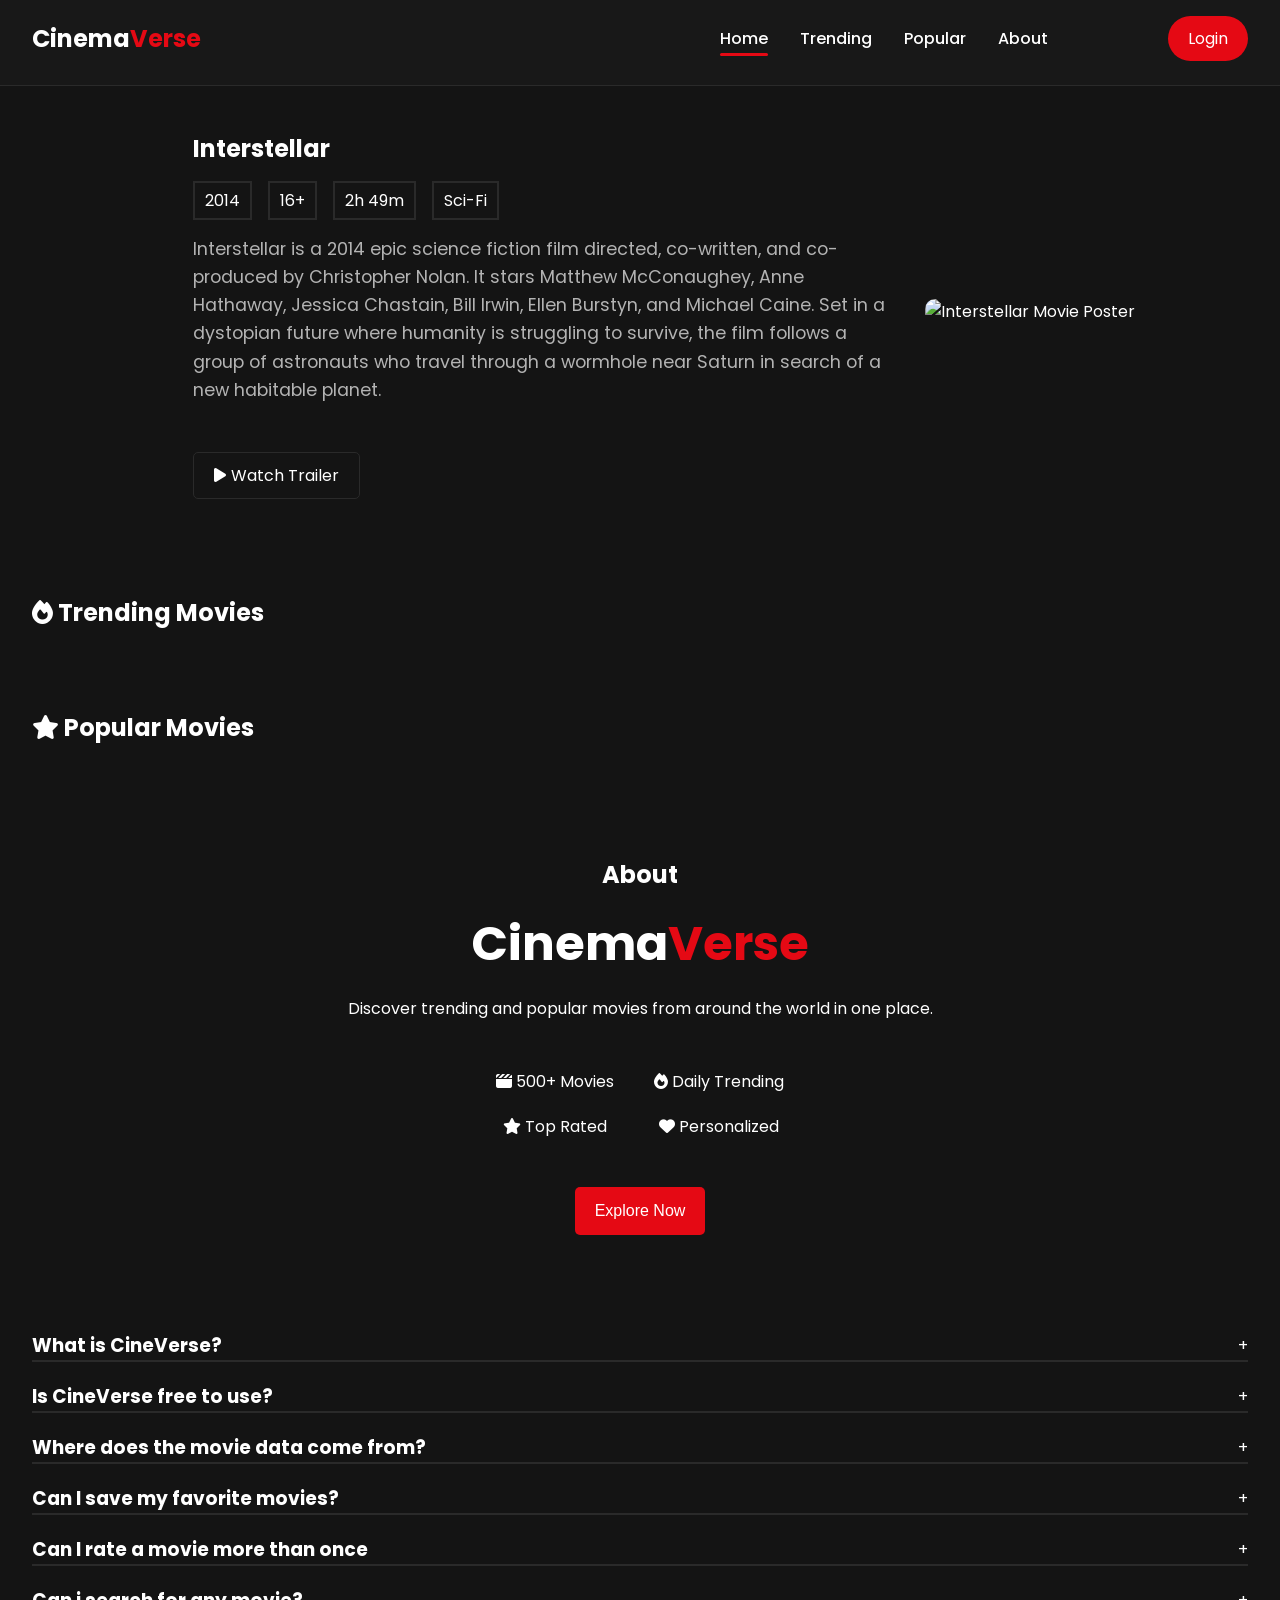
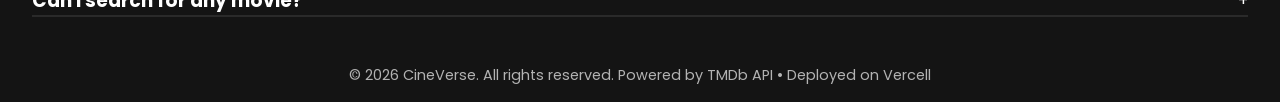
==== Website CinemaVerse/index.html @ 80fee891 "Add files via upload" ====
<!DOCTYPE html>
<html lang="en">
<head>
    <meta charset="UTF-8">
    <meta name="viewport" content="width=device-width, initial-scale=1.0">
    <title>CinemaVerse</title>
    <link rel="stylesheet" href="style.css">
    <link rel="stylesheet" href="https://cdnjs.cloudflare.com/ajax/libs/font-awesome/6.7.2/css/all.min.css">
</head>
<body>
    <header class="navbar">
        <div class="logo">
            <h1>Cinema<span>Verse</span></h1>
            <div class="logo-img">
                <img src="" alt="">
            </div>
        </div>
        <div class="menu">
            <ul>
                <li><a href="#home">Home</a></li>
                <li><a href="#trending">Trending</a></li>
                <li><a href="#popular">Popular</a></li>
                <li><a href="#about">About</a></li>
            </ul>
        </div>
        <div class="login-btn">
            <a href="/login-form/login.html">Login</a>
    </div>
        <div class="account-menu">
            <div class="account-btn">
            <i class="fa-solid fa-circle-user"></i>
            <span class="account-name">Maykel</span>
            <i id="icon-dropdown" class="icon-dropdown fa-solid fa-chevron-down"></i>
        </div>
        <div class="account-dropdown">
            <a href="/favorite-page/favorite.html"> <i class="fa-solid fa-heart"></i>  <p>Favorites</p></a>
            <button class="logout-btn">
                <i class="fa-solid fa-right-from-bracket"></i>  Logout
            </button>
        </div>
    </div>
    </header>
     <div class="menu-hp">
            <ul>
                <li><a href="#home"><i class="fa-solid fa-house"></i></a></li>
                <li><a href="#trending"><i class="fa-solid fa-fire"></i></a></li>
                <li><a href="#popular"><i class="fa-solid fa-star"></i></a></li>
                <li><a href="#about"><i class="fa-solid fa-circle-info"></i></a></li>
            </ul>
        </div>
 
    <main>
        <section class="hero-banner" id="home">
            <div class="hb-info">
                <div class="hb-info-logo">
                    <img src="" alt="">
                </div>
                <div class="hb-judul">
                    <h1>Interstellar</h1>
                </div>
                <div class="hb-box">
                    <p class="year">2014</p>
                    <p class="rating">16+</p>
                    <p class="durasi">2h 49m</p>
                    <p class="genre">Sci-Fi</p>
                </div>
                <div class="hb-desc">
                    <p>Interstellar is a 2014 epic science fiction film directed, co-written, and co-produced by Christopher Nolan. It stars Matthew McConaughey, Anne Hathaway, Jessica Chastain, Bill Irwin, Ellen Burstyn, and Michael Caine. Set in a dystopian future where humanity is struggling to survive, the film follows a group of astronauts who travel through a wormhole near Saturn in search of a new habitable planet.</p>
                </div>
                <div class="hb-btn">
                    <a href="#https://www.youtube.com/watch?v=zSWdZVtXT7E"><i class="fa-solid fa-play"></i> Watch Trailer</a>
                </div>
            </div>
            <div class="hb-img">
                <img src="https://spoilertown.com/wp-content/uploads/2024/06/interstellar-2014.webp" alt="Interstellar Movie Poster">
            </div>
        </section>

        <section class="trending" id="trending">
            <div class="trending-header">
            <h2><i class="fa-solid fa-fire"></i>  Trending Movies</h2>
            </div>
            <div class="movie-list">

            </div>
        </section>

        <section class="popular" id="popular">
            <div class="popular-header">
                <h2><i class="fa-solid fa-star"></i>  Popular Movies</h2>
            </div>
            <div class="popular-list">

            </div>
        </section>

        <section class="about" id="about">
            <div class="about-header">
                <h2>About</h2>
                <h2 class="cv-logo">Cinema<span>Verse</span></h2>
            </div>
            <div class="about-content">
                <p class="desc">Discover trending and popular movies from around the world in one place.</p>
                <div class="benefits">
                    <p class="collection"><i class="fa-solid fa-clapperboard"></i>  500+ Movies</p>
                    <p class="daily"><i class="fa-solid fa-fire"></i>  Daily Trending</p>
                    <p class="top"><i class="fa-solid fa-star"></i>  Top Rated</p>
                    <p class="personalized"><i class="fa-solid fa-heart"></i>  Personalized</p>
                </div>
                <div class="btn-explore">
                    <button class="explore">Explore Now</button>
                </div>
            </div>

            <div class="faq-container">
                <div class="faq-item">
                    <div class="faq-question">
                    <h3>What is CineVerse?</h3>
                    <span class="btn-faq">+</span>
                    </div>
                    <div class="faq-answer">
                        <p>CineVerse is a movie discovery platform that provides users with information about trending and popular movies from around the world. It offers a curated collection of films, daily updates on trending titles, top-rated recommendations, and personalized suggestions based on user preferences.</p>
                    </div>
                </div>
                <div class="faq-item">
                    <div class="faq-question">
                        <h3>Is CineVerse free to use?</h3>
                        <span class="btn-faq">+</span>
                    </div>
                    <div class="faq-answer">
                        <p>Yes. This project is created for learning purposes and is completely free.</p>
                    </div>
                </div>
                <div class="faq-item">
                    <div class="faq-question">
                        <h3>Where does the movie data come from?</h3>
                        <span class="btn-faq">+</span>
                    </div>
                    <div class="faq-answer">
                        <p>All movie information is provided by The Movie Database (TMDb) API, including ratings, release dates, genres, and description</p>
                    </div>
                </div>
                <div class="faq-item">
                    <div class="faq-question">
                        <h3>Can I save my favorite movies?</h3>
                        <span class="btn-faq">+</span>
                    </div>
                    <div class="faq-answer">
                        <p>Yes. Now you can save your favorite movies</p>
                    </div>
                </div>
                <div class="faq-item">
                    <div class="faq-question">
                        <h3>Can I rate a movie more than once</h3>
                        <span class="btn-faq">+</span>
                    </div>
                    <div class="faq-answer">
                        <p>No. Each movie can only be rated once per account to keep your ratings consistent</p>
                    </div>
                </div>
                <div class="faq-item">
                    <div class="faq-question">
                        <h3>Can i search for any movie?</h3>
                        <span class="btn-faq">+</span>
                    </div>
                    <div class="faq-answer">
                        <p>Yes Use the search bar on the Explore page to quickly find movies available from the TMDb database</p>
                    </div>
                </div>
            </div>
        </section>
    </main>

    <footer>
        <p>© 2026 CineVerse. All rights reserved. Powered by TMDb API • Deployed on Vercell</p>
    </footer>

    <div class="modal">
        <div class="modal-content">
            <div class="modal-close">
                <button class="close-btn">
                    <i class="fa-solid fa-x"></i>
                </button>
            </div>
            <div class="modal-img">
                <img src="[data-uri]" alt="interstellar" class="interstellar">
            </div>
            <div class="modal-text">
                <div class="modal-header">
                <h1 class="modal-title">Interstellar</h1>
            <div class="modal-btn">
                <button class="fav-btn">
                    <i class="fa-regular fa-heart"></i>
                    <p>Favorite</p>
                </button>
            </div>
         </div>
            <div class="modal-genre">
                <div class="rating">
                    <i class="fa-solid fa-star"></i><p>  8.7</p>
                </div>
                <div class="genre">
                    <p>Sci-Fi</p>
                </div>
                <div class="year">
                    <p>2014</p>
                </div>
            </div>
            <div class="modal-description">
                    <p>Interstellar is a 2014 epic science fiction film directed, co-written, and co-produced by Christopher Nolan. It stars Matthew McConaughey, Anne Hathaway, Jessica Chastain, Bill Irwin, Ellen Burstyn, and Michael Caine. Set in a dystopian future where humanity is struggling to survive, the film follows a group of astronauts who travel through a wormhole near Saturn in search of a new habitable planet.</p>
            </div>
            <div class="modal-rating">
                <div class="stars">
                    <i class="fa-regular fa-star" data-value="1"></i>
                    <i class="fa-regular fa-star" data-value="2"></i>
                    <i class="fa-regular fa-star" data-value="3"></i>
                    <i class="fa-regular fa-star" data-value="4"></i>
                    <i class="fa-regular fa-star" data-value="5"></i>
                </div>
                <button class="submit-rating">Submit Rating</button>
                <p class="rating-info"></p>
            </div>
             </div>
        </div>
    </div>

    <div class="notif">
            <div class="notif-header">
                <button class="close"><i class="fa-solid fa-xmark"></i></button>
            </div>
            <div class="notif-info">
                <i class="fa-solid fa-circle-xmark"></i>
                <p class="info-txt">Username wajib di isi!</p>
            </div>
        </div>
    
    <script src="script.js"></script>
</body>
</html>
---- Website CinemaVerse/style.css ----
@import url('https://fonts.googleapis.com/css2?family=Cinzel:wght@400..900&family=Michroma&family=Oswald:wght@200..700&family=Playfair+Display:ital,wght@0,400..900;1,400..900&family=Poppins:ital,wght@0,100;0,200;0,300;0,400;0,500;0,600;0,700;0,800;0,900;1,100;1,200;1,300;1,400;1,500;1,600;1,700;1,800;1,900&family=Share+Tech+Mono&display=swap');

* {
    margin: 0;
    padding: 0;
    box-sizing: border-box;
}

:root {
   --bg : #141414;
   --card : #181818;
   --primary : #e50914;
   --text : #ffff;
   --text-secondary : #b3b3b3;
   --border : #2a2a2a;
   --hover : #ff1e2d;
   --overlay : rgba(0, 0, 0, 0.7);
}

html {
    scroll-behavior: smooth;
}

section {
    scroll-margin-top: 100px;
}

body {
    font-family: 'Poppins', sans-serif;
    overflow-x: hidden;
    width: 100%;
    background-color: var(--bg);
    color: var(--text);
}

body.no-scroll {
    overflow: hidden;
}

.navbar {
    position: fixed;
    top: 0;
    left: 0;
    width: 100%;
    display: flex;
    justify-content: space-between;
    align-items: center;
    padding: 1rem 2rem 1.5rem;
    background-color: var(--card);
    color: var(--text);
    border-bottom: 1px solid var(--border);
    margin-bottom: 1.5rem;
    transition: all 0.3s ease;
    z-index: 1000;
}

.navbar.active {
    background: rgba(24, 24, 24, 0.8);
    backdrop-filter: blur(10px);
    padding: 1rem 2rem 1rem ;
    transition: all 0.3s ease;
}

.logo {
    display: flex;
    flex: 1;
    align-items: center;
    gap: 0.75rem;
}

.logo h1 {
    margin: 0;
    line-height: 1;
    font-size: 1.5rem;
}

.logo span {
    color: var(--primary);
    font-weight: bold;
}

.menu {
    flex: 1;
    display: flex;
    justify-content: center;
}

.menu ul {
    display: flex;
    list-style: none;
    gap: 2rem;
}

.menu ul li {
    position: relative;
}

.menu ul li a {
    text-decoration: none;
    color: var(--text);
    font-weight: 500;
    transition: color 0.3s;
}

.menu ul li a:hover {
    color: var(--primary);
}

.menu ul li a::after {
    content: "";
    position: absolute;
    left: 0;
    bottom: -5px;
    width: 0;
    height: 3px;
    background: var(--primary);
    border-radius: 10px;
    transition: all 0.3s ease;
}

.menu ul li a.active::after {
    width: 100%;
}

.menu-hp {
    display: none;
}

.search-btn {
    position: relative;
    display: flex;
    align-items: center;
    border-radius: 50px;
    border: 1px solid var(--border);
    overflow: visible;
}

.search-btn input {
   width: 200px;
    padding: 10px 20px;
    border: none;
    outline: none;
    border-radius: 50px;
    background-color: transparent;
    color: var(--text);
}

.search-btn button {
    width: 40px;
    height: 35px;
    border-radius: 50px;
    border: none;
    outline: none;
}

.search-result {
    display: block;
    position: absolute;
    top: 110%;
    left: 7%;
    width: 100%;
    background: var(--card);
    box-sizing: border-box;
    cursor: pointer;
    z-index: 999;
}



.login-btn a {
    text-decoration: none;
    padding: 10px 20px;
    border-radius: 50px;
    background-color: var(--primary);
    color: var(--text);
    transition: background-color 0.3s;
}

.login-btn a:hover {
    background-color: var(--hover);
}

.account-menu {
    display: none;
    flex-direction: column;
    position: relative;
    align-items: center;
    gap: 5px;
}

.account-btn {
    display: flex;
    flex: 1;
    justify-content: flex-end;
    width: 180px;
    padding: 10px;
    border-radius: 12px;
    align-items: center;
    cursor: pointer;
    gap: 10px;
}

.account-dropdown {
    display: flex;
    flex-direction: column;
    width: 180px;
    padding: 10px;
    border-radius: 12px;
    opacity: 0;
    visibility: hidden;
    position: absolute;
    top: 100%;
    right: 0;
    user-select: none;
    gap: 10px;
    transform: translateY(-10%);
    transition: all 0.3s ease;
    background-color: var(--card);
}

.account-dropdown a {
    text-decoration: none;
    display: flex;
    align-items: center;
    gap: 10px;
    padding: 6px 8px;
    border-radius: 10px;
    color: var(--text);
    transition: all 0.3s ease;
}

.account-dropdown p {
    font-size: 15px;
}

.logout-btn {
    background-color: transparent;
    border: none;
    display: flex;
    align-items: center;
    padding: 6px 8px;
    border-radius: 10px;
    gap: 10px;
    color: var(--text);
    transition: all 0.3s ease;
}

.account-dropdown a:hover, .logout-btn:hover {
    padding: 6px 8px;
    background-color: var(--hover);
}

.account-dropdown.active {
    display: flex;
    flex-direction: column;
    transform: translateY(0%);
    opacity: 1;
    visibility: visible;
    transition: all 0.3s ease;
}

.account-menu i {
    font-size: 20px;
}

.hero-banner {
    display: flex;
    margin-top: 100px;
    justify-content: center;
    align-items: center;
    gap: 2rem;

}

.hb-info {
    text-align: justify;
    max-width: 700px;
    margin-left: 3rem;
}

.hb-box {
    display: flex;
    gap: 1rem;
    margin: 15px 0;
}

.hb-box p {
    padding: 5px 10px;
    border: 2px solid var(--border);
}

.hb-desc {
    font-size: 1.1rem;
    line-height: 1.6;
    color: var(--text-secondary);
    text-align: left;
}

.hb-btn {
    display: flex;
    gap: 2rem;
    margin: 3rem 0;
}

.hb-btn a {
    display: flex;
    align-items: center;
    gap: 5px;
    text-decoration: none;
    padding: 10px 20px;
    border-radius: 5px;
    background-color: var(--bg);
    color: var(--text);
    border: 1px solid var(--border);
    transition: background-color 0.3s;
}

.hb-btn a:hover {
    background-color: var(--primary);
    box-shadow: #e50914 0 0 10px;
    border: none;
}

.hero-banner img {
    max-width: 700px;
    height: auto;
    object-fit: cover;
    border-radius: 10px;
    margin-bottom: 1.5rem;
}

.trending {
    display: flex;
    flex-direction: column;
    gap: 1rem;
    margin: 3rem 2rem;
}

.movie-card{
    width:100%;
    padding:0
}

.movie-list {
    margin-top: 1rem;
    display: grid;
    grid-template-columns: repeat(4,minmax(0,1fr));
    gap: 15px;
}

.movie-card img {
    width: 200px;
    height: auto;
    object-fit: cover;
    aspect-ratio: 2/3;
    border-radius: 10px;
    transition: transform 0.3s;
}

.movie-card img:hover {
    transform: translateY(-8px) scale(1.05);
    box-shadow: #e50914 0 0 10px;
}

.popular {
    margin: 3rem 2rem;
    display: flex;
    flex-direction: column;
    gap: 1rem;
}

.popular-list {
    margin-top: 1rem;
    display: grid;
    grid-template-columns: repeat(4,minmax(0,1fr));
    gap: 15px;
}

.popular-list img {
    width: 200px;
    height: auto;
    object-fit: cover;
    aspect-ratio: 2/3;
    border-radius: 10px;
    transition: transform 0.3s;
}

.popular-list img:hover {
    transform: translateY(-8px) scale(1.05);
    box-shadow: #e50914 0 0 10px;
}

.movie-info {
    margin-right: 2rem;
}

.modal {
    position: fixed;
    top: 0;
    left: 0;
    width: 100%;
    height: 100%;
    background-color: rgba(0, 0, 0, 0.7);
    opacity: 0;
    visibility: hidden;
    transition: all 0.3s ease;
    z-index: 1001;
    overflow-y: auto;
    padding: 1rem 0;
}

.modal.active {
    opacity: 1;
    visibility: visible;
    transition: all 0.3s ease;
}

.modal-header {
    display: flex;
    align-items: center;
    gap: 3rem;
}

.modal-content {
    position: relative;
    display: flex;
    border-radius: 10px;
    width: min(900px, 90%);
    margin: 80px auto;
    padding-bottom: 1rem;
    background: var(--card);
}

.modal-description p {
    margin-top: 5px;
    margin-right: 4rem;
    font-size: 15px;
}

.modal-close button {
    background-color: var(--primary);
    color: var(--text);
    border: none;
    display: flex;
    justify-content: center;
    align-items: center;
    width: 40px;
    height: 40px;
    border-radius: 50%;
    position: absolute;
    top: -8px;
    right: -8px;
    transition: all 0.3s ease;
}

.modal-close button:hover {
    background-color: var(--hover);
    color: var(--text);
    border: none;
    display: flex;
    justify-content: center;
    align-items: center;
    width: 40px;
    height: 40px;
    border-radius: 50%;
    position: absolute;
    top: -8px;
    right: -8px;
}

.modal-text {
    display: flex;
    flex-direction: column;
    margin: 3rem 2rem;
    gap: 1rem;
}

.modal-genre {
    margin-top: 10px;
    display: flex;
    gap: 1rem;
}

.modal-genre .rating,.genre,.modal-genre .year {
    display: flex;
    gap: 5px;
    padding: 5px 10px;
    border: 2px solid var(--border);
}

.modal-genre .rating i {
    margin-top: 3px;
}

.modal-img {
    margin: 3rem 2rem;
}

.modal-img img {
    width: 200px;
    border-radius: 10px;
    object-fit: cover;
    height: auto;
}

.modal-rating {
    display: flex;
    flex-direction: column;
    margin-top: 15px;
    gap: 10px;
}

.stars i{
    font-size: 20px;
    cursor: pointer;
}

.submit-rating {
    border: none;
    padding:8px 14px;
    height:auto;
    font-size:13px;
    border-radius:6px;
    cursor:pointer;
    transition:.3s;
    align-self:flex-start;
    background-color: var(--primary);
    color: var(--text);
}

.submit-rating:hover {
    background-color: var(--hover);
}

.rating-info {
    font-size: 14px;
    color: var(--text-secondary);
}

.fav-btn {
    position: relative;
    width: 40px;
    height: 40px;
    display: flex;
    justify-content: center;
    align-items: center;
    border-radius: 50%;
    overflow: hidden;
    color: var(--text);
    border: 2px solid var(--border);
    background-color: var(--card);
    transition: all 0.3s ease;
}

.fav-btn:hover {
    background-color: var(--border);
    overflow: visible;
}

.modal-btn p {
    position: absolute;
    bottom: -25px;
    left: -5px;
    justify-content: center;
    align-items: center;
    text-align: center;

}

.about {
    margin: 3rem 2rem;
    margin-top: 5rem;
    display: flex;
    flex-direction: column;
    gap: 1rem;
}

.about-header {
    display: flex;
    flex-direction: column;
    justify-content: center;
    align-items: center;
}

.cv-logo {
    margin-top: 1rem;
    font-size: 3rem;
}

.cv-logo span {
    color: var(--primary);
    font-weight: bold;
}

.about-content {
    justify-content: center;
    align-items: center;
    text-align: center;
}

.benefits {
    margin: 3rem 2rem;
    display: grid;
    grid-template-columns: repeat(2, max-content);
    gap: 20px 40px;
    justify-content: center;
    align-items: center;
}

.btn-explore .explore {
    text-decoration: none;
    border: none;
    height: 48px;
    padding: 10px 20px;
    border-radius: 5px;
    font-size: 16px;
    background-color: var(--primary);
    color: var(--text);
    transition: all 0.3s ease;
}

.btn-explore .explore:hover {
    background-color: var(--hover);
    box-shadow: #e50914 0 0 10px;
}

.faq-container {
    display: flex;
    flex-direction: column;
    margin-top: 5rem;
    gap: 20px;
}

.faq-items {
    background-color: var(--card);
    border-radius: 15px;
    padding: 20px;
}

.faq-question {
    display: flex;
    justify-content: space-between;
    align-items: center;
    gap: 1rem;
    border-bottom: 2px solid var(--border);
    cursor: pointer;
    user-select: none;
    transition: 0.3s ease;
}

.faq-question:hover {
    color: #ffff;
    text-shadow: #ffff 0 0 4px;
}

.faq-answer {
    max-height: 0;
    overflow: hidden;
    opacity: 0;
    transition: all 0.3s ease;
}

.faq-answer.active {
    max-height: 300px;
    margin-top: 10px;
    opacity: 1;
    color: var(--text-secondary);
}

.notif{
    position: fixed;
    left: 20px;
    bottom: 20px;
    width: 380px;
    padding: 20px;
    border-radius: 10px;
    background: var(--card);
    transform: translateX(-100%);
    opacity: 0;
    visibility: hidden;
    display: flex;
    align-items: center;
    gap: 15px;
    transition: all 0.5s ease;
}

.notif.active {
     position: fixed;
    left: 20px;
    bottom: 20px;
    width: 380px;
    padding: 20px;
    border-radius: 10px;
    background: var(--card);
    transform: translateX(0%);
    opacity: 1;
    visibility: visible;
    display: flex;
    align-items: center;
    gap: 15px;
    transition: all 0.5s ease;
}

.notif-header button{
    position:absolute;
    top:10px;
    right:10px;

    width:25px;
    height:25px;

    border-radius:50%;
    background:var(--primary);
    border:1px solid var(--border);
    color:var(--text);
    cursor:pointer;
}
.notif-info {
    display: flex;
    padding: 8px;
    align-items: center;
    gap: 15px;
}

.fa-solid.fa-circle-xmark.error {
    color: rgb(255, 44, 44);
    font-size: 25px;
}

.fa-solid.fa-circle-check.succes {
    color: rgb(38, 255, 19);
    font-size: 25px;
}

.fa-solid.fa-circle-exclamation.exclamation {
    color: rgb(255, 248, 33);
    font-size: 25px;
}

.notif-info p {
    color: var(--text);
    font-size: 17px;
}


footer {
    margin-top: 3rem;
    justify-content: center;
    align-items: center;
    text-align: center;
}

footer p {
    color: var(--text-secondary);
    font-size: 0.9rem;
    margin-bottom: 1rem;
}

@media (max-width : 768px) {
    body {
        overflow-x: hidden;
        padding-bottom: 3.5rem;
    }

    .logo h1 {
        font-size: 1rem;
    }

    .menu ul {
        display: none;
    }

    .menu-hp {
        display: block;
        width: 100%;
    }

    .menu-hp ul {
        display: flex;
        list-style: none;
        position: fixed;
        bottom: 0;
        left: 0;
        width: 100%;
        justify-content: space-around;
        align-items: center;
        background-color: var(--card);
        border-top: 1px solid var(--border);
        padding: 15px 0;
        margin: 0;
        z-index: 1000;
    }

    .menu-hp li {
        flex: 1;
        text-align: center;
    }

    .menu-hp ul li a {
        text-decoration: none;
        color: var(--text);
        transition: all 0.3s ease;
    }

    .menu-hp ul li a:hover {
        color: var(--primary);
    }

    .navbar {
        display: flex;
        justify-content: space-between;
    }
    
    .account-btn {
    display: flex;
    width: 180px;
    padding: 10px;
    padding-left: 3rem;
    border-radius: 12px;
    align-items: center;
    cursor: pointer;
    gap: 10px;
    }
    
    .account-dropdown {
    display: flex;
    flex-direction: column;
    width: 180px;
    padding: 10px;
    border-radius: 12px;
    opacity: 0;
    visibility: hidden;
    position: absolute;
    top: 100%;
    right: -15%;
    user-select: none;
    gap: 10px;
    transform: translateY(-10%);
    transition: all 0.3s ease;
    background-color: var(--card);
}

.account-dropdown a {
    text-decoration: none;
    display: flex;
    align-items: center;
    gap: 10px;
    padding: 6px 8px;
    border-radius: 10px;
    color: var(--text);
    transition: all 0.3s ease;
}

.account-dropdown p {
    font-size: 15px;
}

.hero-banner{
    flex-direction: column-reverse;
    text-align: center;
    margin-top: 120px;
    padding: 0 20px;
    gap: 1.5rem;
}

.hb-info{
    margin-left: 0;
    max-width: 270px;
    text-align: center;
}

.hb-desc{
    text-align:center;
    font-size:1rem;
}

.hb-box{
    justify-content:center;
    flex-wrap:wrap;
}

.hb-btn{
    justify-content:center;
    flex-wrap:wrap;
    gap:1rem;
}

.hero-banner img{
    max-width: 250px;
    height:auto;
}

.trending {
    display: flex;
    flex-direction: column;
    gap: 5px;
    margin: 3rem 2rem;
}

.movie-list {
    gap: 8px;
}

.movie-card img {
    border-radius: 10px;
    transition: transform 0.3s;
}

.movie-card img:hover {
    transform: translateY(-8px) scale(1.05);
    box-shadow: #e50914 0 0 10px;
}

.popular {
    display: flex;
    flex-direction: column;
    gap: 5px;
    margin: 3rem 2rem;
}

.popular-list {
    gap: 8px;
}




}

@media (max-width:500px){
 body {
        overflow-x: hidden;
        padding-bottom: 3.5rem;
    }

    .logo h1 {
        font-size: 1rem;
    }

    .menu ul {
        display: none;
    }

    .menu-hp {
        display: block;
        width: 100%;
    }

    .menu-hp ul {
        display: flex;
        list-style: none;
        position: fixed;
        bottom: 0;
        left: 0;
        width: 100%;
        justify-content: space-around;
        align-items: center;
        background-color: var(--card);
        border-top: 1px solid var(--border);
        padding: 15px 0;
        margin: 0;
        z-index: 1000;
    }

    .menu-hp li {
        flex: 1;
        text-align: center;
    }

    .menu-hp ul li a {
        text-decoration: none;
        color: var(--text);
        transition: all 0.3s ease;
    }

    .menu-hp ul li a:hover {
        color: var(--primary);
    }

    .navbar {
        display: flex;
        justify-content: space-between;
    }
    
    .account-btn {
    display: flex;
    width: 180px;
    padding: 10px 0;
    padding-left: 4rem;
    border-radius: 12px;
    align-items: center;
    cursor: pointer;
    gap: 10px;
    }
    
    .account-dropdown {
    display: flex;
    flex-direction: column;
    width: max-content;
    min-width: 150px;
    padding: 10px;
    border-radius: 12px;
    opacity: 0;
    visibility: hidden;
    position: absolute;
    top: 100%;
    right: -15%;
    user-select: none;
    gap: 10px;
    transform: translateY(-10%);
    transition: all 0.3s ease;
    background-color: var(--card);
}

.account-dropdown a {
    text-decoration: none;
    display: flex;
    align-items: center;
    gap: 10px;
    padding: 6px 0;
    border-radius: 10px;
    color: var(--text);
    transition: all 0.3s ease;
}

.account-dropdown p {
    font-size: 15px;
}

.hero-banner{
    flex-direction: column-reverse;
    text-align: center;
    margin-top: 120px;
    padding: 0 20px;
    gap: 1.5rem;
}

.hb-info{
    margin-left: 0;
    max-width: 270px;
    text-align: center;
}

.hb-desc{
    text-align:center;
    font-size:1rem;
}

.hb-box{
    justify-content:center;
    flex-wrap:wrap;
}

.hb-btn{
    justify-content:center;
    flex-wrap:wrap;
    gap:1rem;
}

.hero-banner img{
    max-width:280px;
    height:auto;
}

.movie-meta {
    font-size: 1rem;
}

.movie-list,
.popular-list{
    display:flex;
    overflow-x:auto;
    gap:12px;
    padding-bottom:10px;
}

.movie-list::-webkit-scrollbar,
.popular-list::-webkit-scrollbar{
    display:none;
}

.movie-card{
    flex:0 0 110px;
}

.movie-title {
    font-size: 1rem;
}

.year, .rating {
    font-size: 0.8rem;
}

.movie-card img{
    width:110px;
}

.modal {
    position:fixed;
    inset:0;
    display:flex;
    justify-content:center;
    align-items:flex-start;
    overflow-y:auto;
    padding:20px;
    padding-top:40px;
    padding-bottom:40px;
}

.modal.active {
    opacity: 1;
    visibility: visible;
    transition: all 0.3s ease;
}

.modal-header {
    display: block;
}

.modal-content {
    width:100%;
    max-width:300px;
    height: 650px;
    margin:15rem 0 0 0;
    margin-top: 5rem;
    display:flex;
    flex-direction:column;
    border-radius:18px;
    overflow:hidden;
}

.modal-description p{
    margin:0;
    line-height:1.6;
}

.modal-close{
    position:absolute;
    top:14px;
    right:14px;
    z-index:100;
}

.modal-close button{
    position:static;
}

.modal-text {
    display:flex;
    flex-direction:column;
    flex:1;
    min-height:0;
    margin:20px;
    overflow-y:auto;
    overflow-x:hidden;
    padding-right:6px;
}

.modal-genre {
    flex-wrap: wrap;
}

.modal-genre .rating,.genre,.modal-genre .year {
    display: flex;
    gap: 5px;
    padding: 5px 10px;
    border: 2px solid var(--border);
}

.modal-genre .rating i {
    margin-top: 3px;
}

.modal-img {
    margin: 0;
}

.modal-img img {
    width:100%;
    height:260px;
    object-fit:cover;
    border-radius:0;
}

.modal-rating {
    width: 100%;
}

.modal-btn{
    width:100%;
}

.stars i{
    font-size: 20px;
    cursor: pointer;
}

.submit-rating {
    width: 100%;
    padding: 12px;
}

.rating-info {
    font-size: 14px;
    color: var(--text-secondary);
}

.fav-btn {
    width:100%;
    height:48px;
    border-radius:12px;
}

.modal-btn p {
    position: absolute;
    bottom: -25px;
    left: -5px;
    justify-content: center;
    align-items: center;
    text-align: center;

}

}

@media (max-width: 360px) {

    .hero-banner {
        padding: 0 12px;
    }

    .hero-banner img {
        max-width: 200px;
    }

    .hb-info {
        max-width: 100%;
    }

    .hb-desc {
        font-size: 0.9rem;
    }

    .hb-btn {
        flex-direction: column;
        width: 100%;
        gap: 10px;
    }

    .hb-btn a {
        justify-content: center;
        width: 100%;
    }

    .movie-card {
        flex: 0 0 95px;
    }

    .movie-card img {
        width: 95px;
    }

   .modal-content {
        display: flex;
        flex-direction: column;
        width: calc(100% - 20px);
        max-width: 260px;
        height: 500px;
    }

    .modal-text {
    display:flex;
    flex-direction:column;
    flex:1;
    min-height:0;
    margin:20px;
    overflow-y:auto;
    overflow-x:hidden;
    padding-right:6px;
    }

    .modal-img img {
        height: 240px;
    }

    .modal-title {
        font-size: 1.2rem;
    }

    .modal-description p {
        font-size: 0.9rem;
    }

    .modal-genre {
        gap: 8px;
    }

    .modal-genre .rating,
    .modal-genre .genre,
    .modal-genre .year {
        padding: 4px 8px;
        font-size: 12px;
    }

    .submit-rating,
    .fav-btn {
        font-size: 14px;
    }

    .faq-items {
        padding: 15px;
    }

    .faq-question h3 {
        font-size: 0.95rem;
    }

    .about {
        margin: 3rem 1rem;
    }

    footer {
        padding: 0 12px;
    }
}
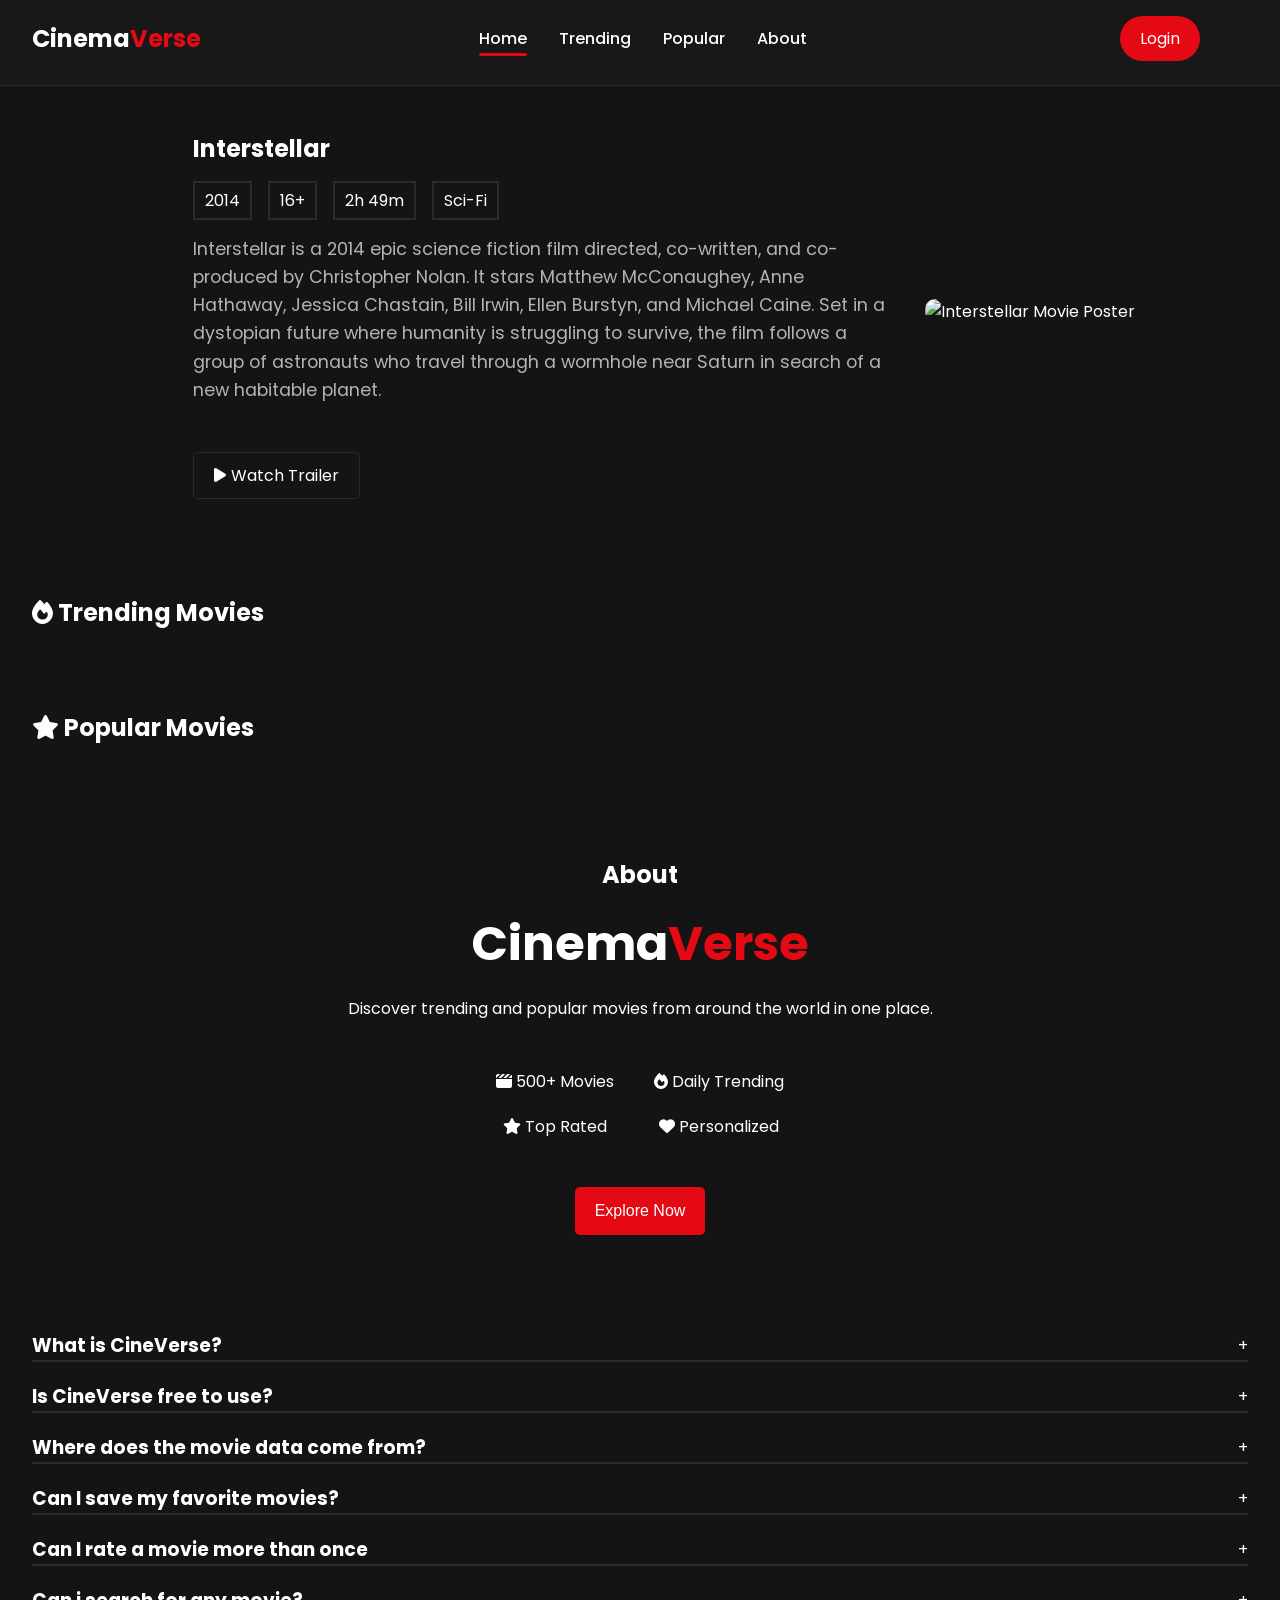
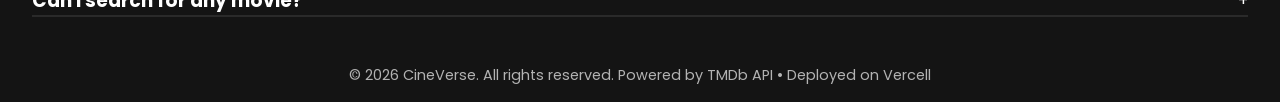
==== commit 19e249c1: "Add files via upload" ====
--- a/Website CinemaVerse/index.html
+++ b/Website CinemaVerse/index.html
@@ -6,6 +6,7 @@
     <title>CinemaVerse</title>
     <link rel="stylesheet" href="style.css">
     <link rel="stylesheet" href="https://cdnjs.cloudflare.com/ajax/libs/font-awesome/6.7.2/css/all.min.css">
+    <link rel="icon" href="cv-icon-removebg-preview.png" type="image/png">
 </head>
 <body>
     <header class="navbar">
--- a/Website CinemaVerse/style.css
+++ b/Website CinemaVerse/style.css
@@ -63,7 +63,6 @@
 
 .logo {
     display: flex;
-    flex: 1;
     align-items: center;
     gap: 0.75rem;
 }
@@ -79,16 +78,11 @@
     font-weight: bold;
 }
 
-.menu {
-    flex: 1;
-    display: flex;
-    justify-content: center;
-}
-
 .menu ul {
     display: flex;
     list-style: none;
     gap: 2rem;
+    margin-right: 3rem;
 }
 
 .menu ul li {
@@ -165,10 +159,13 @@
     z-index: 999;
 }
 
-
+.login-btn {
+    gap: 10px;
+}
 
 .login-btn a {
     text-decoration: none;
+    margin-right: 3rem;
     padding: 10px 20px;
     border-radius: 50px;
     background-color: var(--primary);
@@ -190,8 +187,6 @@
 
 .account-btn {
     display: flex;
-    flex: 1;
-    justify-content: flex-end;
     width: 180px;
     padding: 10px;
     border-radius: 12px;
@@ -982,6 +977,10 @@
         justify-content: space-between;
     }
     
+    .login-btn a {
+        margin-right: 0;
+    }
+
     .account-btn {
     display: flex;
     width: 180px;
